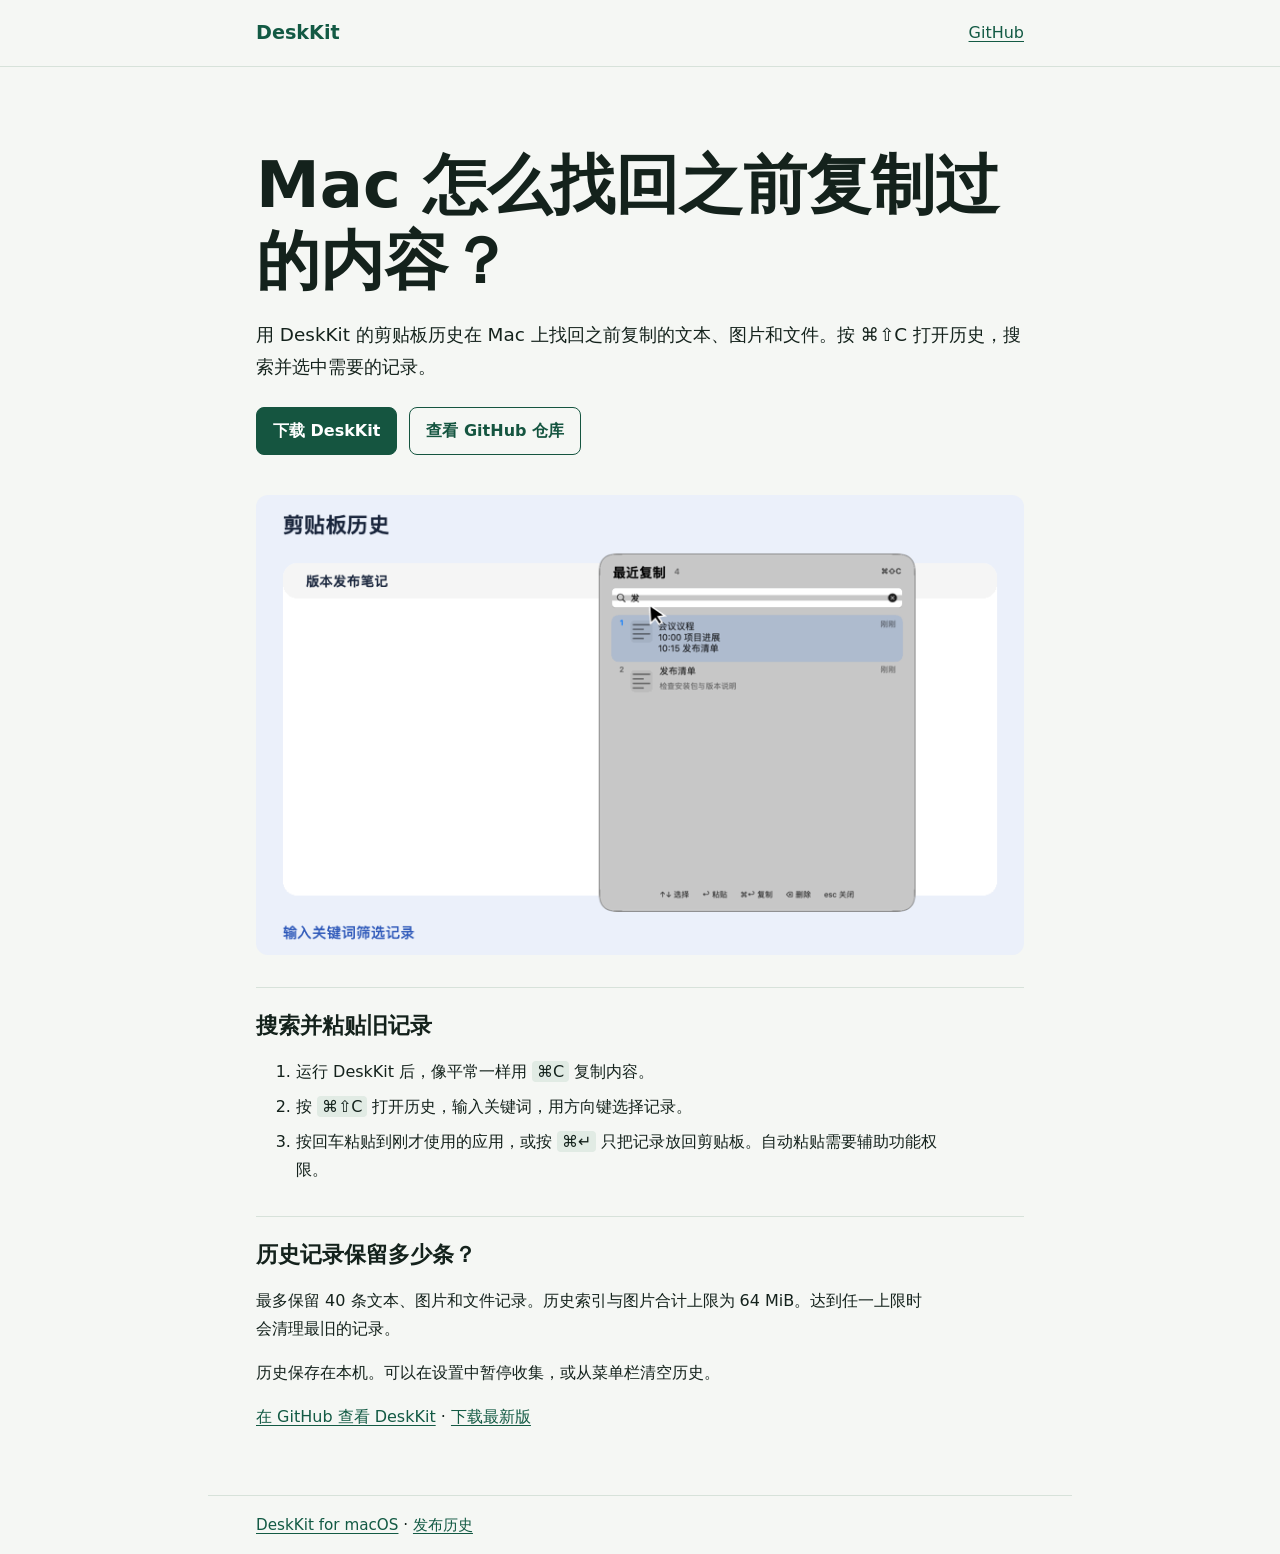
==== docs/guides/mac-clipboard-history/index.html @ fedccae5 "Add DeskKit search landing page and usage guides" ====
<!doctype html>
<html lang="zh-CN">
<head>
  <meta charset="utf-8">
  <meta name="viewport" content="width=device-width, initial-scale=1">
  <title>Mac 怎么找回之前复制过的内容？｜DeskKit 操作指南</title>
  <meta name="description" content="用 DeskKit 的剪贴板历史在 Mac 上找回之前复制的文本、图片和文件。按 ⌘⇧C 打开历史，搜索并选中需要的记录。">
  <link rel="canonical" href="https://ivehd.github.io/desk-kit/guides/mac-clipboard-history/">
  <meta property="og:title" content="Mac 怎么找回之前复制过的内容？｜DeskKit 操作指南">
  <meta property="og:description" content="用 DeskKit 的剪贴板历史在 Mac 上找回之前复制的文本、图片和文件。按 ⌘⇧C 打开历史，搜索并选中需要的记录。">
  <meta property="og:url" content="https://ivehd.github.io/desk-kit/guides/mac-clipboard-history/">
  <link rel="stylesheet" href="../../style.css">
</head>
<body>
  <header><nav aria-label="主导航">
    <a class="brand" href="../../">DeskKit</a>
    <a href="https://github.com/IveHD/desk-kit">GitHub</a>
  </nav></header>
  <main>
    <h1>Mac 怎么找回之前复制过的内容？</h1>
    <p class="intro">用 DeskKit 的剪贴板历史在 Mac 上找回之前复制的文本、图片和文件。按 ⌘⇧C 打开历史，搜索并选中需要的记录。</p>
    <div class="actions">
      <a class="button" href="https://github.com/IveHD/desk-kit/releases/latest">下载 DeskKit</a>
      <a class="button secondary" href="https://github.com/IveHD/desk-kit">查看 GitHub 仓库</a>
    </div>

    <img src="../../demos/clipboard.gif" alt="在 DeskKit 剪贴板历史中搜索关键词并将选中的记录粘贴回原应用">
    <section>
      <h2>搜索并粘贴旧记录</h2>
      <ol>
        <li>运行 DeskKit 后，像平常一样用 <kbd>⌘C</kbd> 复制内容。</li>
        <li>按 <kbd>⌘⇧C</kbd> 打开历史，输入关键词，用方向键选择记录。</li>
        <li>按回车粘贴到刚才使用的应用，或按 <kbd>⌘↵</kbd> 只把记录放回剪贴板。自动粘贴需要辅助功能权限。</li>
      </ol>
    </section>
    <section>
      <h2>历史记录保留多少条？</h2>
      <p>最多保留 40 条文本、图片和文件记录。历史索引与图片合计上限为 64 MiB。达到任一上限时会清理最旧的记录。</p>
      <p>历史保存在本机。可以在设置中暂停收集，或从菜单栏清空历史。</p>
    </section>
    <p><a href="https://github.com/IveHD/desk-kit">在 GitHub 查看 DeskKit</a> · <a href="https://github.com/IveHD/desk-kit/releases/latest">下载最新版</a></p>

  </main>
  <footer><a href="../../">DeskKit for macOS</a> · <a href="https://github.com/IveHD/desk-kit/releases">发布历史</a></footer>
</body>
</html>
---- docs/style.css ----
:root {
  color-scheme: light;
  font-family: "Instrument Sans", "PingFang SC", system-ui, sans-serif;
  background: #f5f7f4;
  color: #14221c;
  line-height: 1.75;
}

body { margin: 0; }
header { border-bottom: 1px solid #d7e2da; }

nav, main, footer {
  max-width: 48rem;
  margin: 0 auto;
  padding: 1rem clamp(1rem, 5vw, 3rem);
}

nav { display: flex; align-items: center; justify-content: space-between; }
.brand { font-weight: 750; font-size: 1.2rem; text-decoration: none; }
main { padding-block: clamp(2rem, 7vw, 5rem) 3rem; }
h1, h2 { line-height: 1.2; }
h1 { font-size: clamp(2rem, 7vw, 4rem); margin: 0 0 1rem; }
h2 { font-size: 1.4rem; margin-top: 0; }
p, li { max-width: 66ch; }
.intro { font-size: 1.15rem; }
a { color: #135a44; text-underline-offset: .2em; }

.actions {
  display: flex;
  flex-wrap: wrap;
  gap: .75rem;
  margin: 1.5rem 0 2.5rem;
}

.button {
  display: inline-block;
  padding: .55rem 1rem;
  border: 1px solid #155540;
  border-radius: .5rem;
  background: #155540;
  color: white;
  text-decoration: none;
  font-weight: 650;
}

.button.secondary { color: #155540; background: transparent; }
.button:hover, a:hover { text-decoration: underline; }
section { border-top: 1px solid #d7e2da; padding-top: 1.5rem; margin-top: 2rem; }
img { display: block; max-width: 100%; height: auto; border-radius: .75rem; }
li + li { margin-top: .45rem; }
kbd { font-family: system-ui, sans-serif; padding: .05em .3em; background: #e1ebe4; border-radius: .25em; }
footer { border-top: 1px solid #d7e2da; font-size: .95rem; }
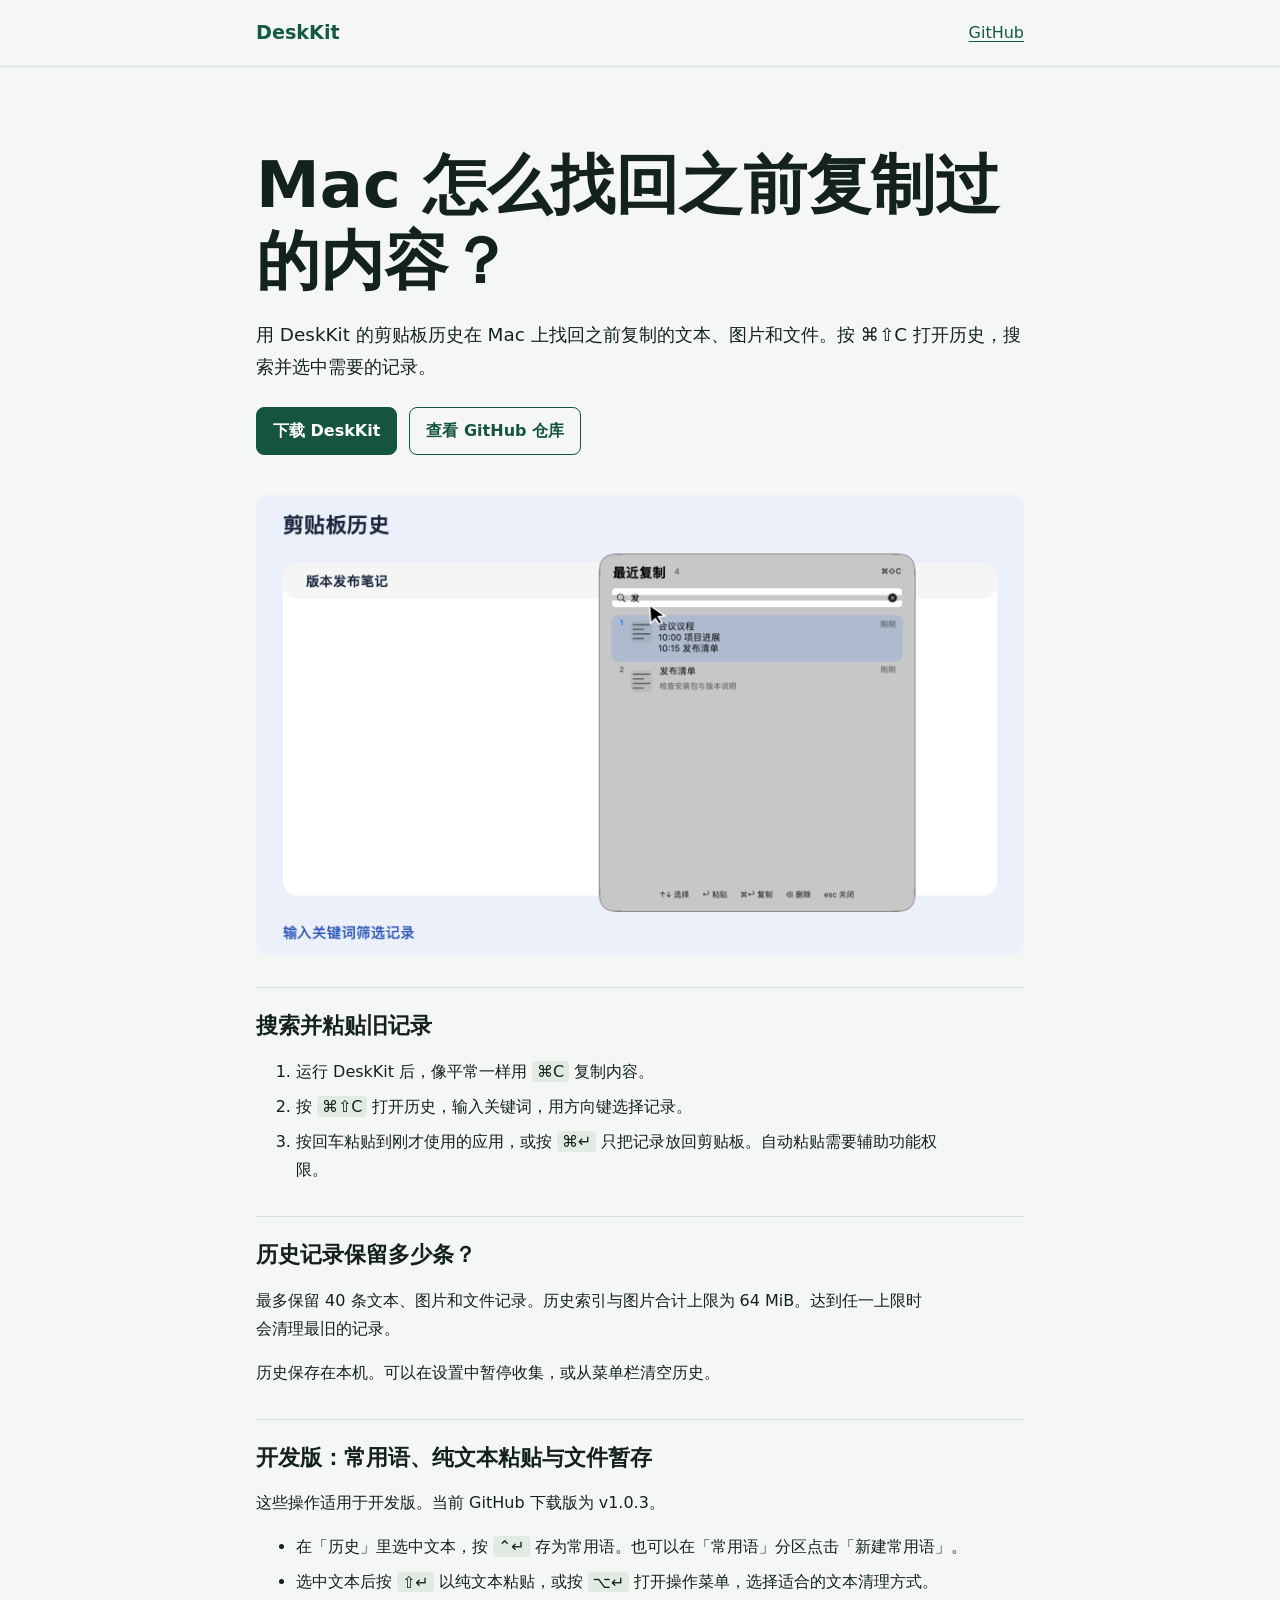
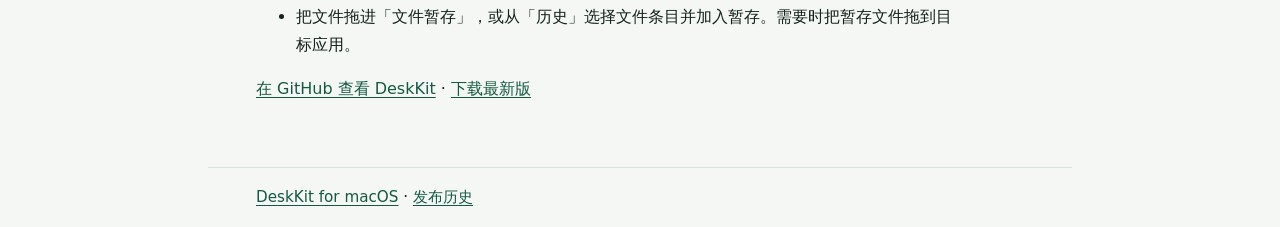
==== commit 4fa53c86: "Document upcoming DeskKit clipboard and window features" ====
--- a/docs/guides/mac-clipboard-history/index.html
+++ b/docs/guides/mac-clipboard-history/index.html
@@ -38,6 +38,15 @@
       <p>最多保留 40 条文本、图片和文件记录。历史索引与图片合计上限为 64 MiB。达到任一上限时会清理最旧的记录。</p>
       <p>历史保存在本机。可以在设置中暂停收集，或从菜单栏清空历史。</p>
     </section>
+    <section>
+      <h2>开发版：常用语、纯文本粘贴与文件暂存</h2>
+      <p>这些操作适用于开发版。当前 GitHub 下载版为 v1.0.3。</p>
+      <ul>
+        <li>在「历史」里选中文本，按 <kbd>⌃↵</kbd> 存为常用语。也可以在「常用语」分区点击「新建常用语」。</li>
+        <li>选中文本后按 <kbd>⇧↵</kbd> 以纯文本粘贴，或按 <kbd>⌥↵</kbd> 打开操作菜单，选择适合的文本清理方式。</li>
+        <li>把文件拖进「文件暂存」，或从「历史」选择文件条目并加入暂存。需要时把暂存文件拖到目标应用。</li>
+      </ul>
+    </section>
     <p><a href="https://github.com/IveHD/desk-kit">在 GitHub 查看 DeskKit</a> · <a href="https://github.com/IveHD/desk-kit/releases/latest">下载最新版</a></p>
 
   </main>
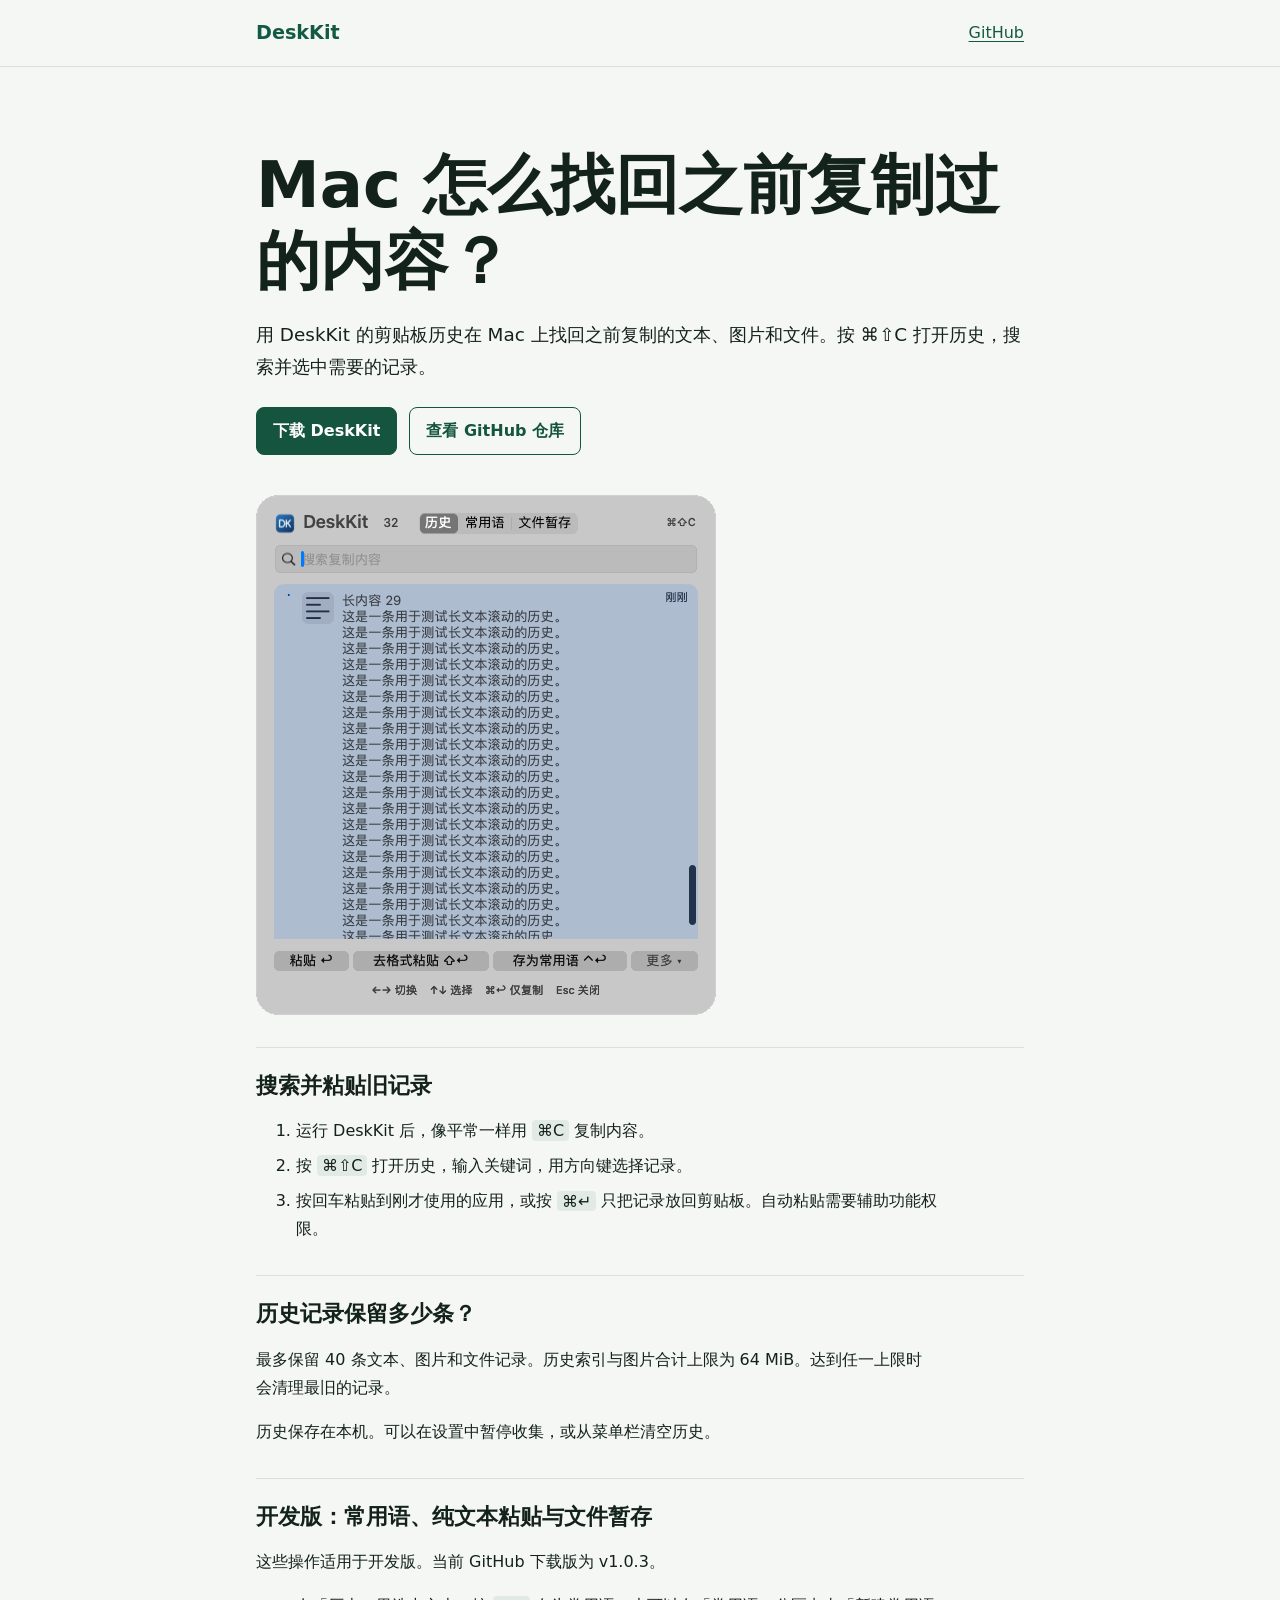
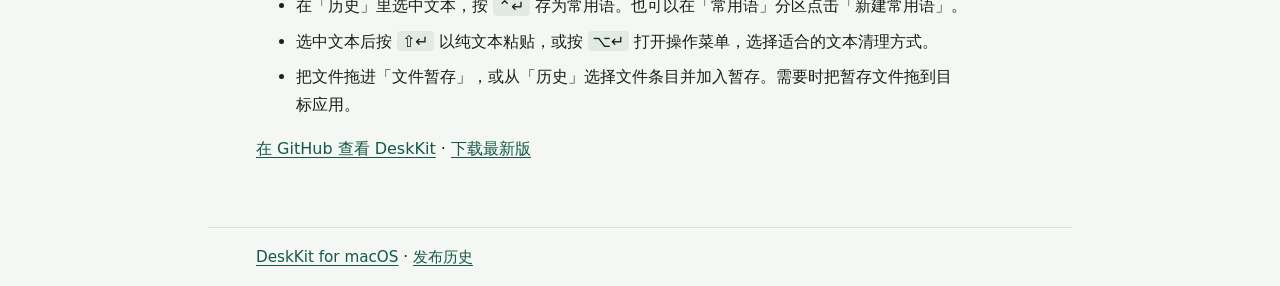
==== commit 4585b6dd: "Refresh DeskKit website with new workflow demos" ====
--- a/docs/guides/mac-clipboard-history/index.html
+++ b/docs/guides/mac-clipboard-history/index.html
@@ -24,7 +24,7 @@
       <a class="button secondary" href="https://github.com/IveHD/desk-kit">查看 GitHub 仓库</a>
     </div>
 
-    <img src="../../demos/clipboard.gif" alt="在 DeskKit 剪贴板历史中搜索关键词并将选中的记录粘贴回原应用">
+    <img src="../../demos/clipboard-workflow.gif" width="460" height="520" alt="新版剪贴板界面演示，展示历史、常用语和文件暂存三个分区">
     <section>
       <h2>搜索并粘贴旧记录</h2>
       <ol>
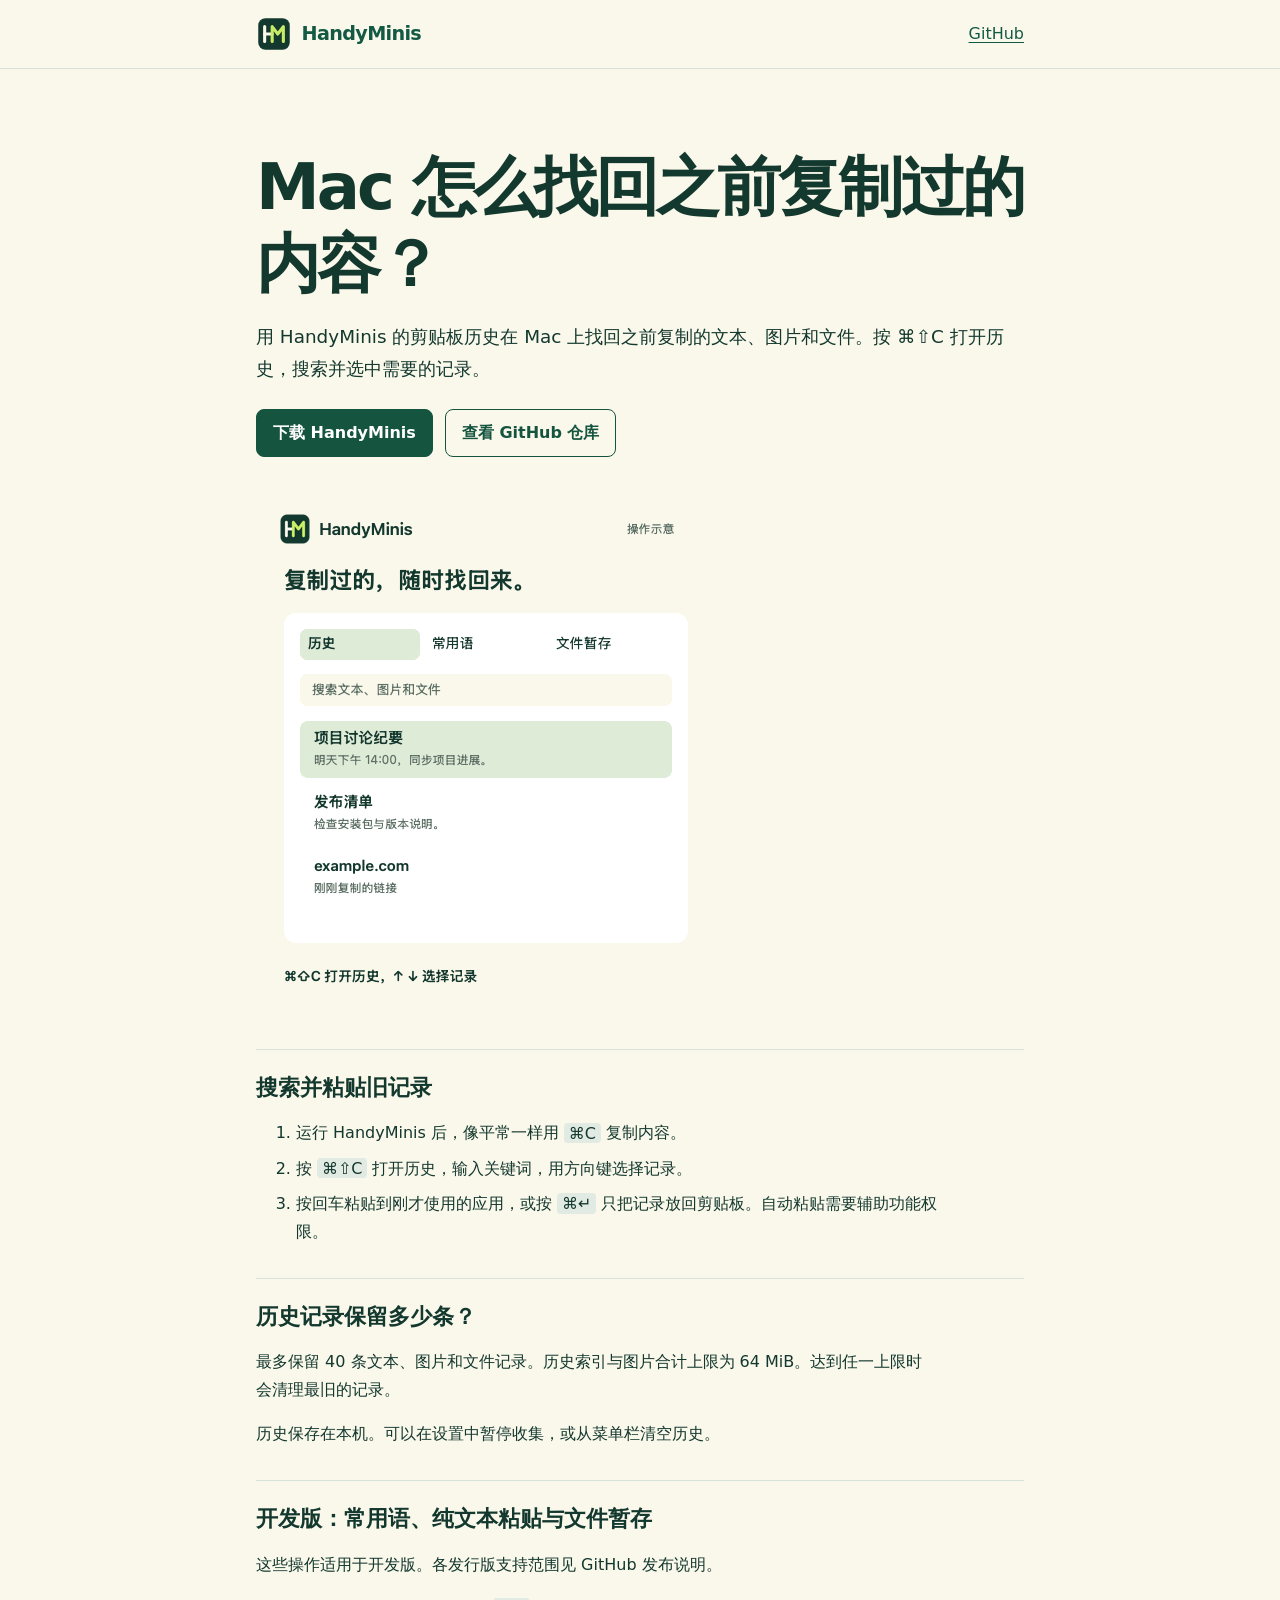
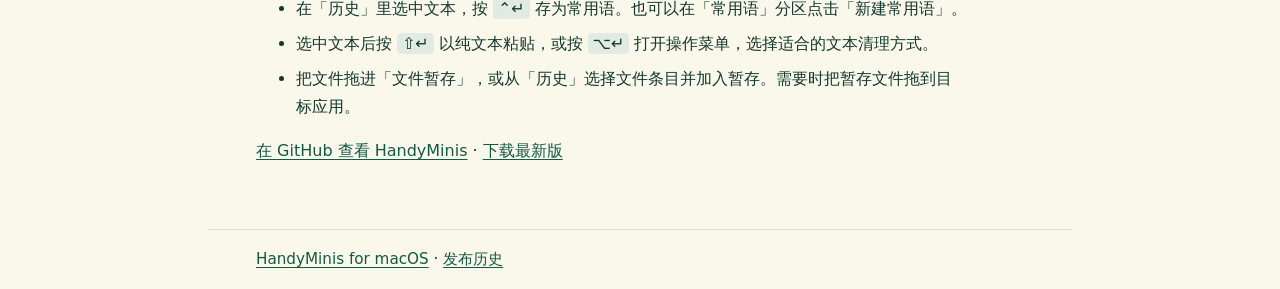
==== commit 5446d53c: "Release HandyMinis 1.0.5 with customizable panels and smoother clipboard navigation Unify HandyMinis" ====
--- a/docs/guides/mac-clipboard-history/index.html
+++ b/docs/guides/mac-clipboard-history/index.html
@@ -3,32 +3,39 @@
 <head>
   <meta charset="utf-8">
   <meta name="viewport" content="width=device-width, initial-scale=1">
-  <title>Mac 怎么找回之前复制过的内容？｜DeskKit 操作指南</title>
-  <meta name="description" content="用 DeskKit 的剪贴板历史在 Mac 上找回之前复制的文本、图片和文件。按 ⌘⇧C 打开历史，搜索并选中需要的记录。">
-  <link rel="canonical" href="https://ivehd.github.io/desk-kit/guides/mac-clipboard-history/">
-  <meta property="og:title" content="Mac 怎么找回之前复制过的内容？｜DeskKit 操作指南">
-  <meta property="og:description" content="用 DeskKit 的剪贴板历史在 Mac 上找回之前复制的文本、图片和文件。按 ⌘⇧C 打开历史，搜索并选中需要的记录。">
-  <meta property="og:url" content="https://ivehd.github.io/desk-kit/guides/mac-clipboard-history/">
+  <title>Mac 怎么找回之前复制过的内容？｜HandyMinis 操作指南</title>
+  <meta name="description" content="用 HandyMinis 的剪贴板历史在 Mac 上找回之前复制的文本、图片和文件。按 ⌘⇧C 打开历史，搜索并选中需要的记录。">
+  <link rel="canonical" href="https://ivehd.github.io/handy-minis/guides/mac-clipboard-history/">
+  <meta property="og:title" content="Mac 怎么找回之前复制过的内容？｜HandyMinis 操作指南">
+  <meta property="og:description" content="用 HandyMinis 的剪贴板历史在 Mac 上找回之前复制的文本、图片和文件。按 ⌘⇧C 打开历史，搜索并选中需要的记录。">
+  <meta property="og:url" content="https://ivehd.github.io/handy-minis/guides/mac-clipboard-history/">
+  <link rel="icon" href="../../assets/handy-minis.svg" type="image/svg+xml">
+  <link rel="icon" href="../../assets/favicon-32.png" sizes="32x32">
+  <link rel="apple-touch-icon" href="../../assets/apple-touch-icon.png">
+  <meta name="theme-color" content="#13382e">
+  <meta property="og:image" content="https://ivehd.github.io/handy-minis/assets/social-card.png">
+  <meta property="og:image:alt" content="HandyMinis · 顺手小工具，共享笔画的 HM 图标">
+  <meta name="twitter:card" content="summary_large_image">
   <link rel="stylesheet" href="../../style.css">
 </head>
 <body>
   <header><nav aria-label="主导航">
-    <a class="brand" href="../../">DeskKit</a>
-    <a href="https://github.com/IveHD/desk-kit">GitHub</a>
+    <a class="brand" href="../../"><img src="../../assets/handy-minis.svg" width="36" height="36" alt=""><span>HandyMinis</span></a>
+    <a href="https://github.com/IveHD/handy-minis">GitHub</a>
   </nav></header>
   <main>
     <h1>Mac 怎么找回之前复制过的内容？</h1>
-    <p class="intro">用 DeskKit 的剪贴板历史在 Mac 上找回之前复制的文本、图片和文件。按 ⌘⇧C 打开历史，搜索并选中需要的记录。</p>
+    <p class="intro">用 HandyMinis 的剪贴板历史在 Mac 上找回之前复制的文本、图片和文件。按 ⌘⇧C 打开历史，搜索并选中需要的记录。</p>
     <div class="actions">
-      <a class="button" href="https://github.com/IveHD/desk-kit/releases/latest">下载 DeskKit</a>
-      <a class="button secondary" href="https://github.com/IveHD/desk-kit">查看 GitHub 仓库</a>
+      <a class="button" href="https://github.com/IveHD/handy-minis/releases/latest">下载 HandyMinis</a>
+      <a class="button secondary" href="https://github.com/IveHD/handy-minis">查看 GitHub 仓库</a>
     </div>
 
-    <img src="../../demos/clipboard-workflow.gif" width="460" height="520" alt="新版剪贴板界面演示，展示历史、常用语和文件暂存三个分区">
+    <img src="../../demos/clipboard-workflow.gif" width="460" height="520" alt="剪贴板操作示意，展示历史、常用语和文件暂存三个分区">
     <section>
       <h2>搜索并粘贴旧记录</h2>
       <ol>
-        <li>运行 DeskKit 后，像平常一样用 <kbd>⌘C</kbd> 复制内容。</li>
+        <li>运行 HandyMinis 后，像平常一样用 <kbd>⌘C</kbd> 复制内容。</li>
         <li>按 <kbd>⌘⇧C</kbd> 打开历史，输入关键词，用方向键选择记录。</li>
         <li>按回车粘贴到刚才使用的应用，或按 <kbd>⌘↵</kbd> 只把记录放回剪贴板。自动粘贴需要辅助功能权限。</li>
       </ol>
@@ -40,16 +47,16 @@
     </section>
     <section>
       <h2>开发版：常用语、纯文本粘贴与文件暂存</h2>
-      <p>这些操作适用于开发版。当前 GitHub 下载版为 v1.0.3。</p>
+      <p>这些操作适用于开发版。各发行版支持范围见 GitHub 发布说明。</p>
       <ul>
         <li>在「历史」里选中文本，按 <kbd>⌃↵</kbd> 存为常用语。也可以在「常用语」分区点击「新建常用语」。</li>
         <li>选中文本后按 <kbd>⇧↵</kbd> 以纯文本粘贴，或按 <kbd>⌥↵</kbd> 打开操作菜单，选择适合的文本清理方式。</li>
         <li>把文件拖进「文件暂存」，或从「历史」选择文件条目并加入暂存。需要时把暂存文件拖到目标应用。</li>
       </ul>
     </section>
-    <p><a href="https://github.com/IveHD/desk-kit">在 GitHub 查看 DeskKit</a> · <a href="https://github.com/IveHD/desk-kit/releases/latest">下载最新版</a></p>
+    <p><a href="https://github.com/IveHD/handy-minis">在 GitHub 查看 HandyMinis</a> · <a href="https://github.com/IveHD/handy-minis/releases/latest">下载最新版</a></p>
 
   </main>
-  <footer><a href="../../">DeskKit for macOS</a> · <a href="https://github.com/IveHD/desk-kit/releases">发布历史</a></footer>
+  <footer><a href="../../">HandyMinis for macOS</a> · <a href="https://github.com/IveHD/handy-minis/releases">发布历史</a></footer>
 </body>
 </html>
--- a/docs/style.css
+++ b/docs/style.css
@@ -1,8 +1,8 @@
 :root {
   color-scheme: light;
   font-family: "Instrument Sans", "PingFang SC", system-ui, sans-serif;
-  background: #f5f7f4;
-  color: #14221c;
+  background: #faf7eb;
+  color: #13382e;
   line-height: 1.75;
 }
 
@@ -50,3 +50,12 @@
 li + li { margin-top: .45rem; }
 kbd { font-family: system-ui, sans-serif; padding: .05em .3em; background: #e1ebe4; border-radius: .25em; }
 footer { border-top: 1px solid #d7e2da; font-size: .95rem; }
+
+.brand { display: inline-flex; align-items: center; gap: .6rem; letter-spacing: -.035em; }
+.brand img { flex-shrink: 0; border-radius: 0; }
+.hero-brand { display: flex; align-items: center; gap: 1rem; margin-bottom: 1.75rem; }
+.hero-brand img { border-radius: 0; }
+.eyebrow { font-size: .75rem; font-weight: 750; letter-spacing: .12em; }
+h1 { letter-spacing: -.045em; }
+a:focus-visible { outline: 3px solid #769c22; outline-offset: 5px; }
+@media (max-width: 420px) { .hero-brand { gap: .5rem; } .hero-brand img { width: 80px; } }
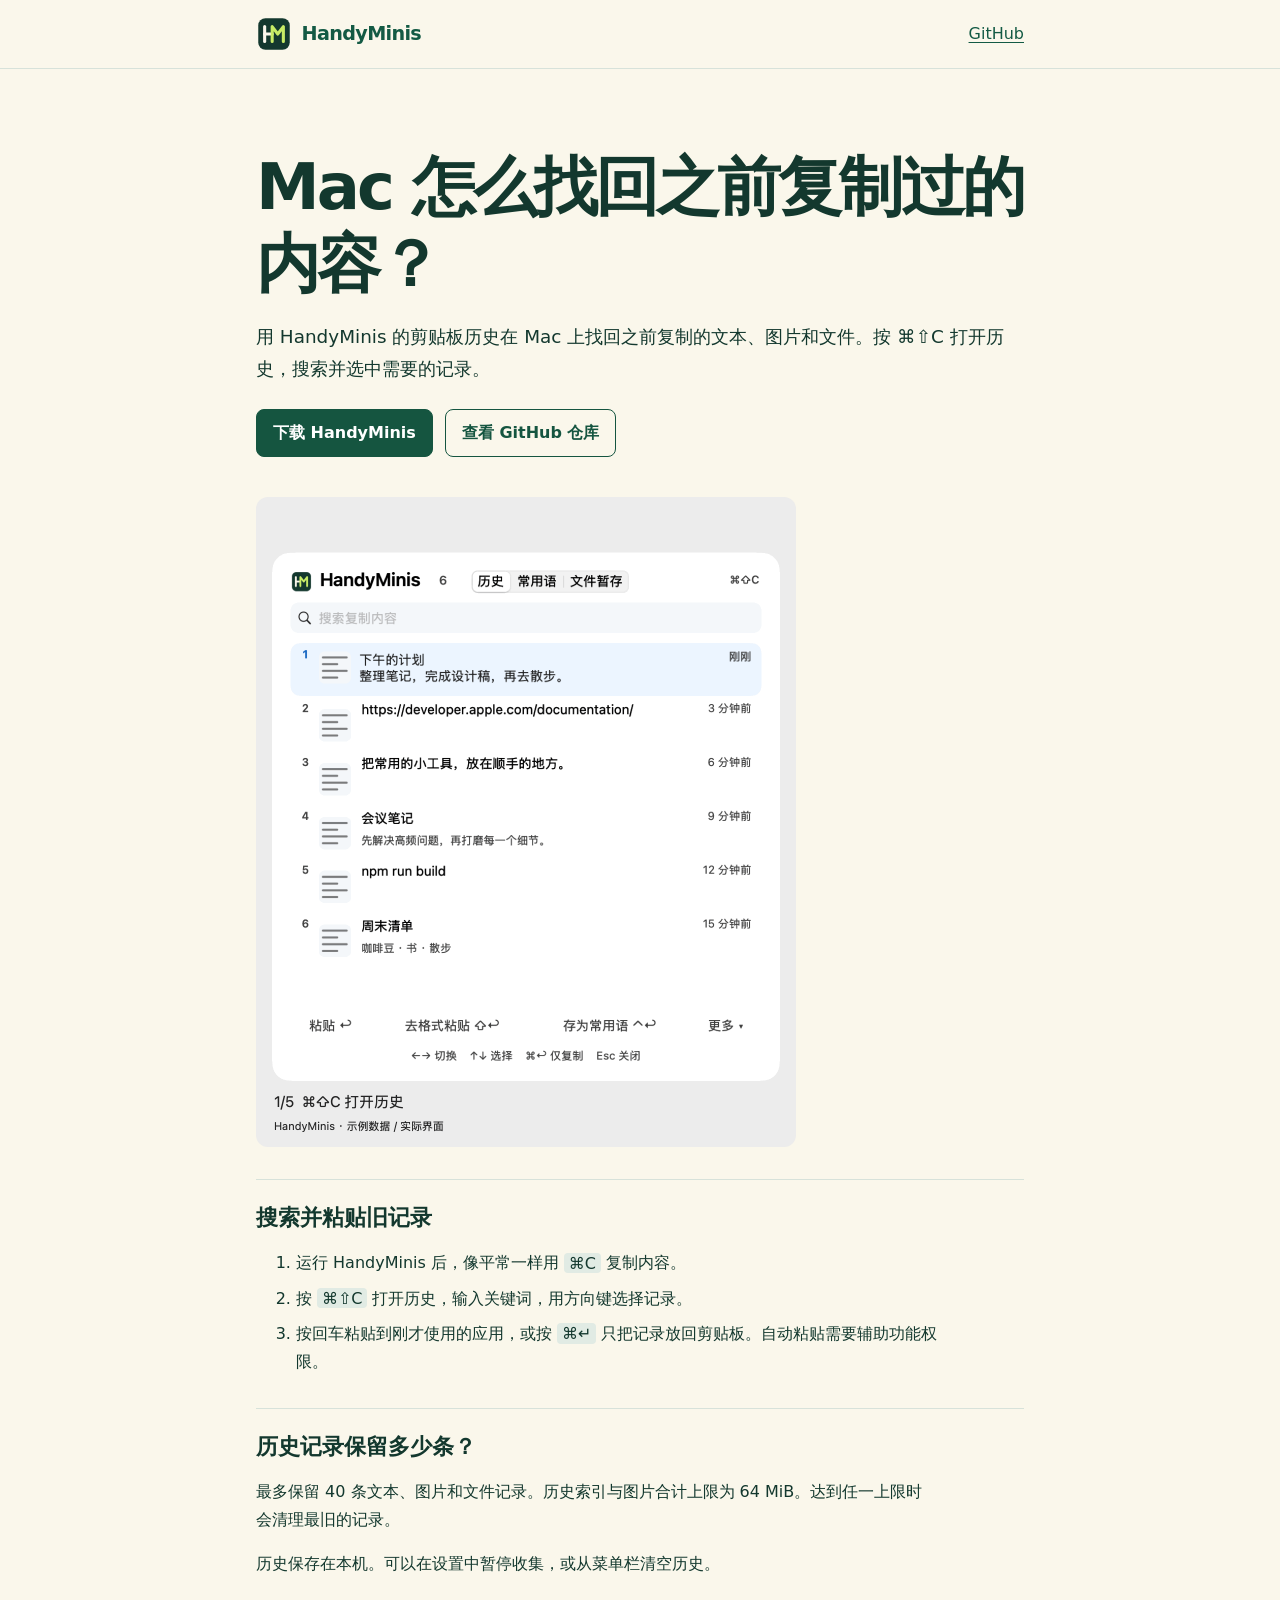
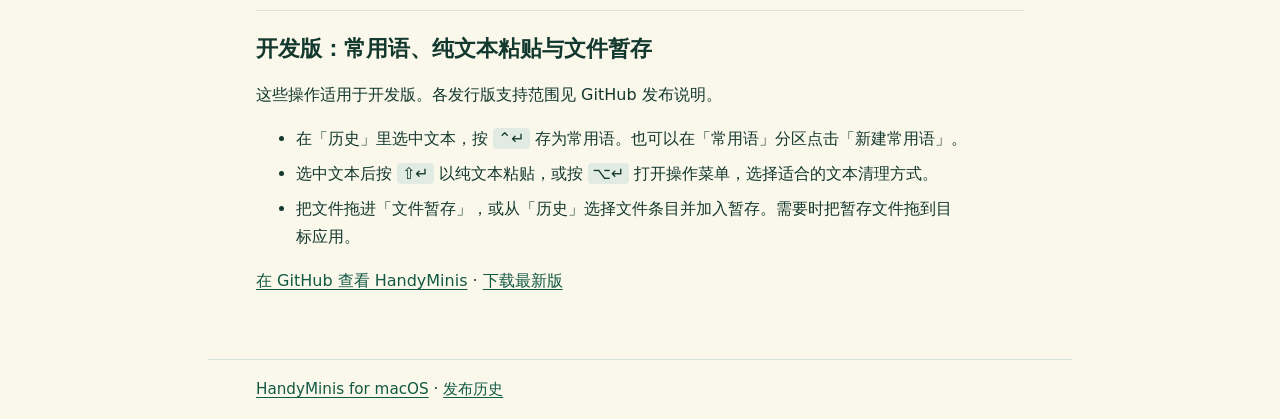
==== commit 17344999: "Render usage GIFs with real HandyMinis views and sample workflows" ====
--- a/docs/guides/mac-clipboard-history/index.html
+++ b/docs/guides/mac-clipboard-history/index.html
@@ -31,7 +31,7 @@
       <a class="button secondary" href="https://github.com/IveHD/handy-minis">查看 GitHub 仓库</a>
     </div>
 
-    <img src="../../demos/clipboard-workflow.gif" width="460" height="520" alt="剪贴板操作示意，展示历史、常用语和文件暂存三个分区">
+    <img src="../../demos/clipboard-workflow.gif" width="540" height="650" alt="剪贴板操作示意，展示历史、常用语和文件暂存三个分区">
     <section>
       <h2>搜索并粘贴旧记录</h2>
       <ol>
